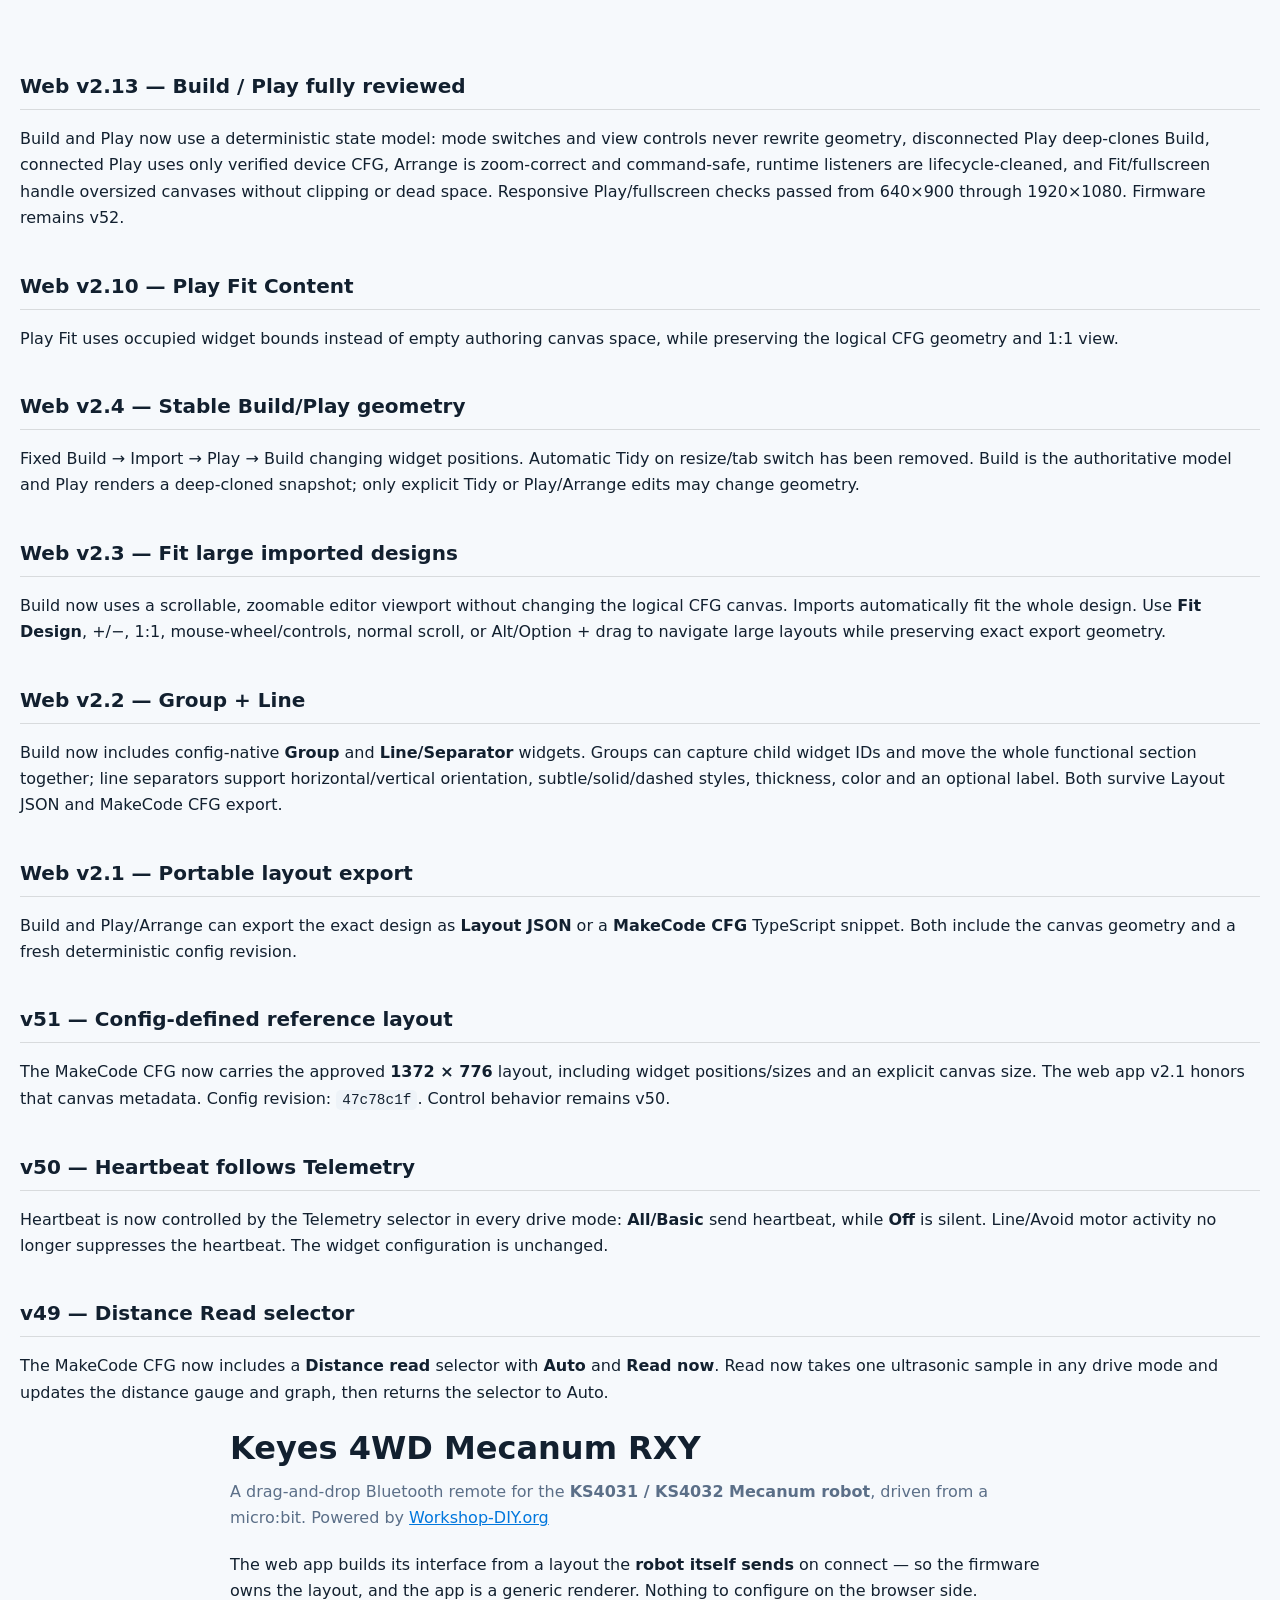
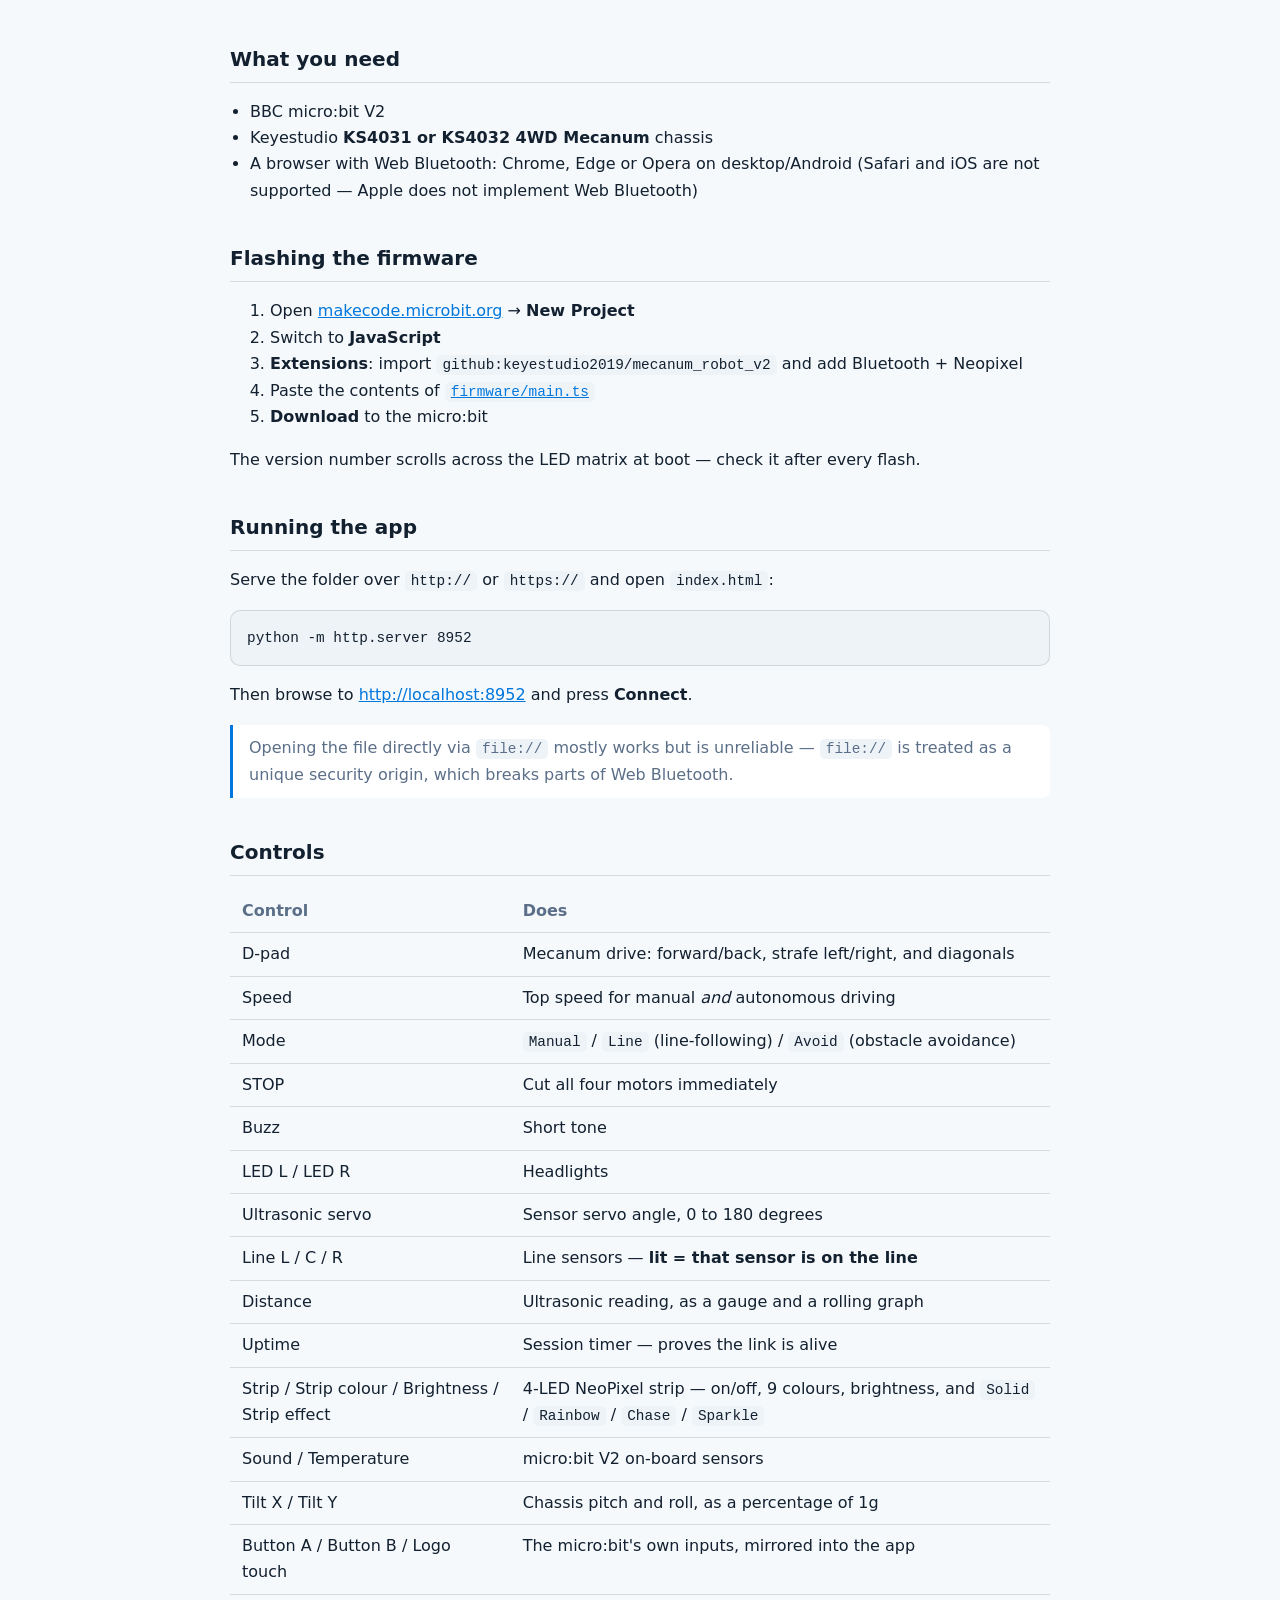
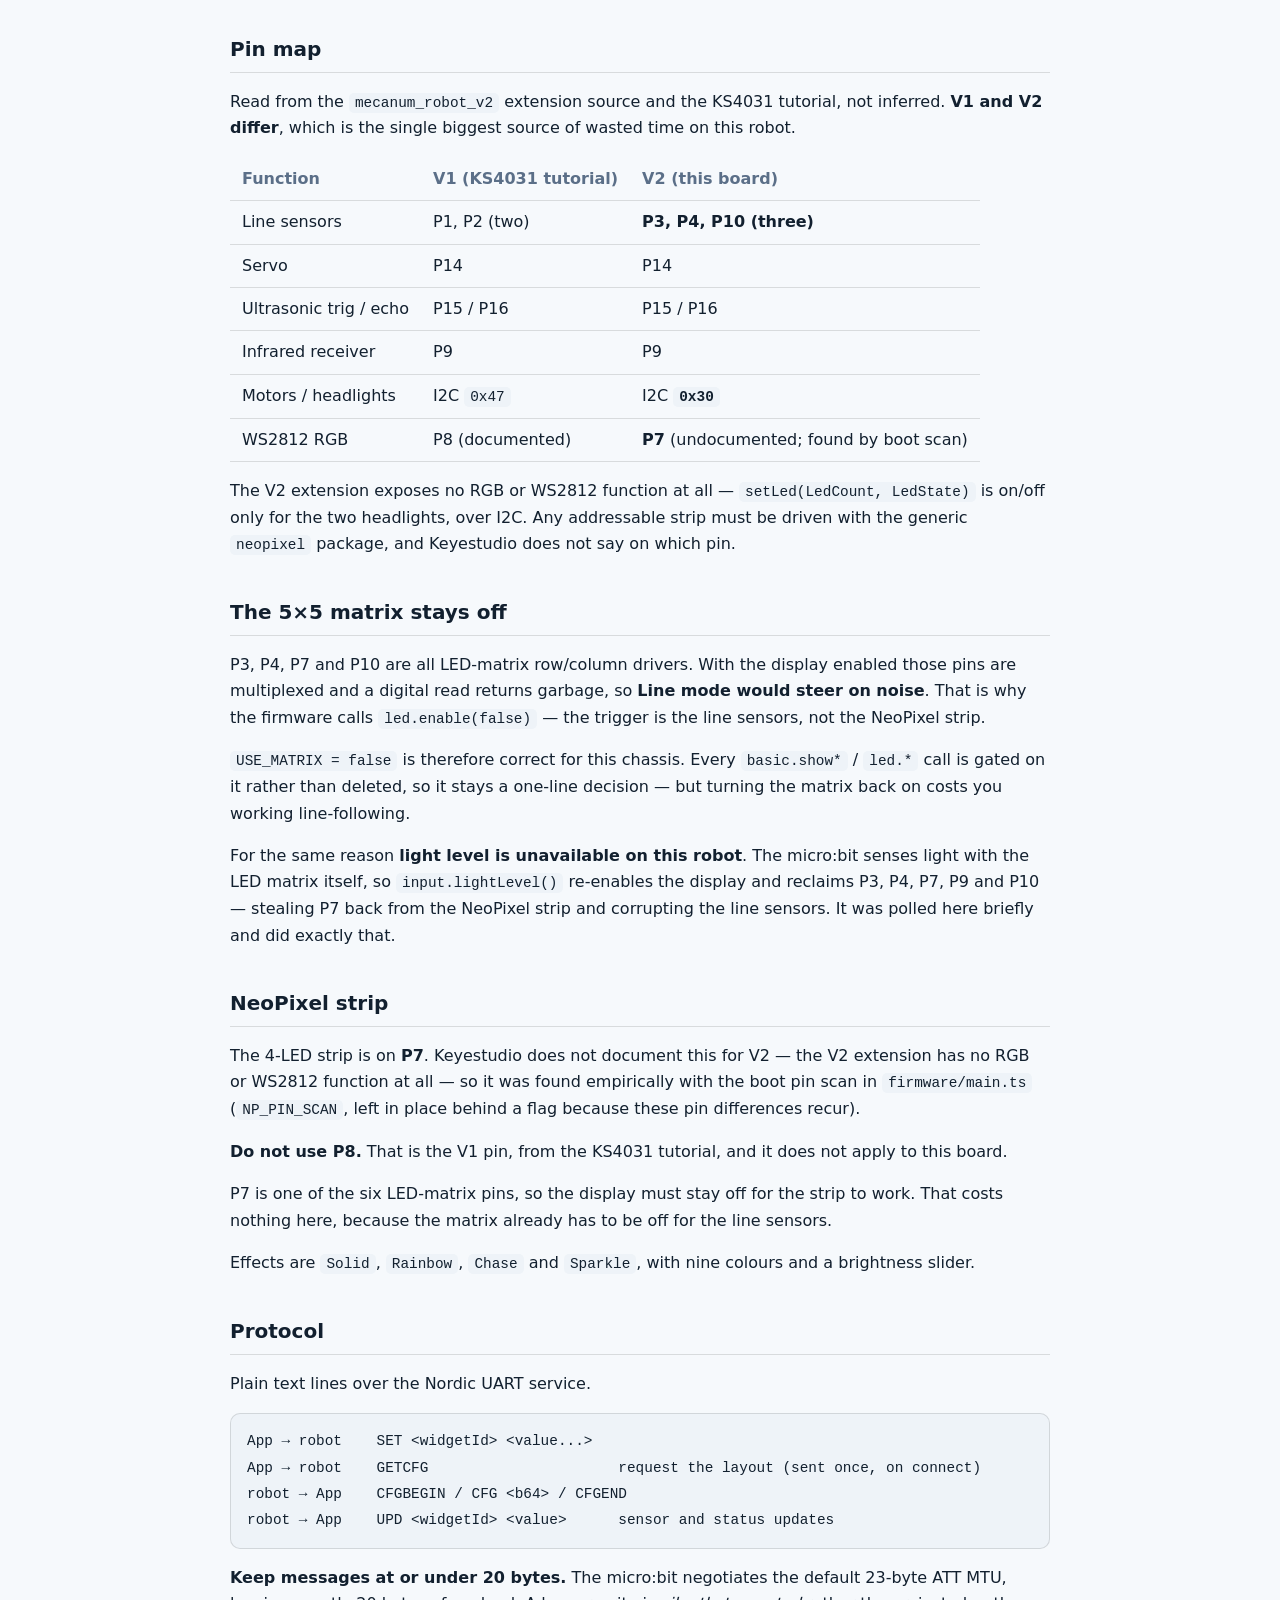
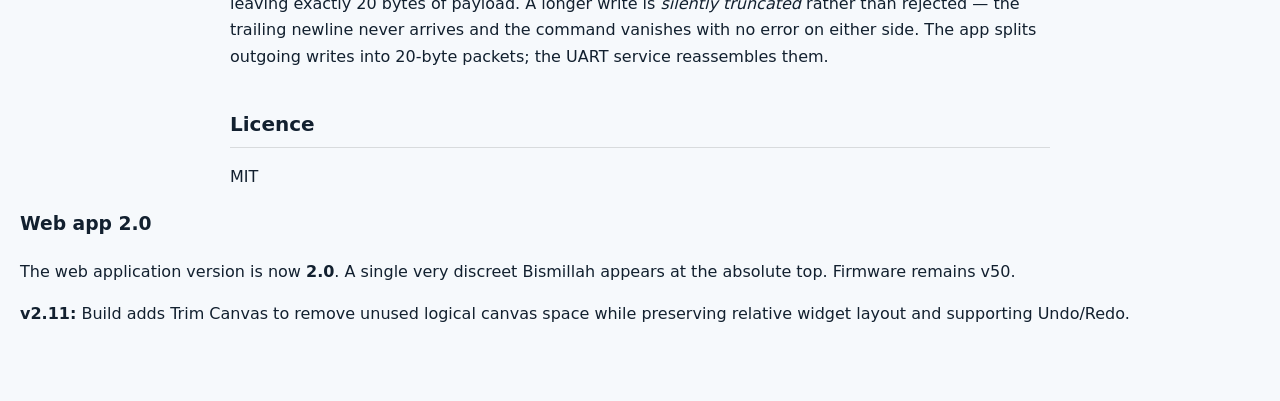
==== README.html @ 521931f8 "Retarget from Maqueen to Keyestudio 4WD Mecanum V2 Port the controller to the Keyestudio 4WD Mecanum" ====
<!doctype html>
<html lang="en">
<head>
<meta charset="utf-8">
<meta name="viewport" content="width=device-width, initial-scale=1">
<title>Keyes 4WD Mecanum RXY - Bluetooth widget remote</title>
<style>
  :root{
    --bg:#0d1520; --panel:#152232; --ink:#e8f0fa; --muted:#93a8c4;
    --accent:#00d4ff; --line:rgba(255,255,255,.12); --code:#0a1119;
  }
  @media (prefers-color-scheme: light){
    :root{ --bg:#f6f9fc; --panel:#fff; --ink:#12202f; --muted:#5b6f88;
           --accent:#0077dd; --line:rgba(0,0,0,.12); --code:#eef3f8; }
  }
  *{box-sizing:border-box}
  body{margin:0;padding:32px 20px 64px;background:var(--bg);color:var(--ink);
       font:16px/1.65 system-ui,-apple-system,"Segoe UI",Roboto,sans-serif}
  .wrap{max-width:820px;margin:0 auto}
  h1{font-size:2rem;margin:0 0 4px}
  h2{font-size:1.25rem;margin:38px 0 10px;padding-bottom:6px;border-bottom:1px solid var(--line)}
  .tag{color:var(--muted);margin:0 0 20px}
  .tag a{color:var(--accent)}
  a{color:var(--accent)}
  table{width:100%;border-collapse:collapse;margin:14px 0;display:block;overflow-x:auto}
  th,td{padding:8px 12px;border-bottom:1px solid var(--line);text-align:left;vertical-align:top}
  th{color:var(--muted);font-weight:600;white-space:nowrap}
  code{background:var(--code);padding:2px 6px;border-radius:5px;font-size:.9em}
  pre{background:var(--code);padding:14px 16px;border-radius:10px;overflow-x:auto;
      border:1px solid var(--line)}
  pre code{background:none;padding:0}
  blockquote{margin:14px 0;padding:10px 16px;border-left:3px solid var(--accent);
             background:var(--panel);color:var(--muted);border-radius:0 8px 8px 0}
  .glyph{font-size:1.1em}
  ul{padding-left:20px}
</style>
</head>
<body><section><h2>Web v2.13 — Build / Play fully reviewed</h2><p>Build and Play now use a deterministic state model: mode switches and view controls never rewrite geometry, disconnected Play deep-clones Build, connected Play uses only verified device CFG, Arrange is zoom-correct and command-safe, runtime listeners are lifecycle-cleaned, and Fit/fullscreen handle oversized canvases without clipping or dead space. Responsive Play/fullscreen checks passed from 640×900 through 1920×1080. Firmware remains v52.</p></section><section><h2>Web v2.10 — Play Fit Content</h2><p>Play Fit uses occupied widget bounds instead of empty authoring canvas space, while preserving the logical CFG geometry and 1:1 view.</p></section><section><h2>Web v2.4 — Stable Build/Play geometry</h2><p>Fixed Build → Import → Play → Build changing widget positions. Automatic Tidy on resize/tab switch has been removed. Build is the authoritative model and Play renders a deep-cloned snapshot; only explicit Tidy or Play/Arrange edits may change geometry.</p></section><section><h2>Web v2.3 — Fit large imported designs</h2><p>Build now uses a scrollable, zoomable editor viewport without changing the logical CFG canvas. Imports automatically fit the whole design. Use <strong>Fit Design</strong>, +/−, 1:1, mouse-wheel/controls, normal scroll, or Alt/Option + drag to navigate large layouts while preserving exact export geometry.</p></section><section><h2>Web v2.2 — Group + Line</h2><p>Build now includes config-native <strong>Group</strong> and <strong>Line/Separator</strong> widgets. Groups can capture child widget IDs and move the whole functional section together; line separators support horizontal/vertical orientation, subtle/solid/dashed styles, thickness, color and an optional label. Both survive Layout JSON and MakeCode CFG export.</p></section><section><h2>Web v2.1 — Portable layout export</h2><p>Build and Play/Arrange can export the exact design as <strong>Layout JSON</strong> or a <strong>MakeCode CFG</strong> TypeScript snippet. Both include the canvas geometry and a fresh deterministic config revision.</p></section><section><h2>v51 — Config-defined reference layout</h2><p>The MakeCode CFG now carries the approved <strong>1372 × 776</strong> layout, including widget positions/sizes and an explicit canvas size. The web app v2.1 honors that canvas metadata. Config revision: <code>47c78c1f</code>. Control behavior remains v50.</p></section><section><h2>v50 — Heartbeat follows Telemetry</h2><p>Heartbeat is now controlled by the Telemetry selector in every drive mode: <strong>All/Basic</strong> send heartbeat, while <strong>Off</strong> is silent. Line/Avoid motor activity no longer suppresses the heartbeat. The widget configuration is unchanged.</p></section><section><h2>v49 — Distance Read selector</h2><p>The MakeCode CFG now includes a <strong>Distance read</strong> selector with <strong>Auto</strong> and <strong>Read now</strong>. Read now takes one ultrasonic sample in any drive mode and updates the distance gauge and graph, then returns the selector to Auto.</p></section>
<div class="wrap">

<h1>Keyes 4WD Mecanum RXY</h1>
<p class="tag">A drag-and-drop Bluetooth remote for the <strong>KS4031 / KS4032 Mecanum robot</strong>,
driven from a micro:bit. Powered by <a href="https://workshop-diy.org">Workshop-DIY.org</a></p>

<p>The web app builds its interface from a layout the <strong>robot itself sends</strong> on
connect — so the firmware owns the layout, and the app is a generic renderer. Nothing to
configure on the browser side.</p>

<h2>What you need</h2>
<ul>
  <li>BBC micro:bit V2</li>
  <li>Keyestudio <strong>KS4031 or KS4032 4WD Mecanum</strong> chassis</li>
  <li>A browser with Web Bluetooth: Chrome, Edge or Opera on desktop/Android
      (Safari and iOS are not supported — Apple does not implement Web Bluetooth)</li>
</ul>

<h2>Flashing the firmware</h2>
<ol>
  <li>Open <a href="https://makecode.microbit.org">makecode.microbit.org</a> → <strong>New Project</strong></li>
  <li>Switch to <strong>JavaScript</strong></li>
  <li><strong>Extensions</strong>: import <code>github:keyestudio2019/mecanum_robot_v2</code> and add Bluetooth + Neopixel</li>
  <li>Paste the contents of <a href="firmware/main.ts"><code>firmware/main.ts</code></a></li>
  <li><strong>Download</strong> to the micro:bit</li>
</ol>
<p>The version number scrolls across the LED matrix at boot — check it after every flash.</p>

<h2>Running the app</h2>
<p>Serve the folder over <code>http://</code> or <code>https://</code> and open <code>index.html</code>:</p>
<pre><code>python -m http.server 8952</code></pre>
<p>Then browse to <a href="http://localhost:8952">http://localhost:8952</a> and press <strong>Connect</strong>.</p>
<blockquote>Opening the file directly via <code>file://</code> mostly works but is unreliable —
<code>file://</code> is treated as a unique security origin, which breaks parts of Web Bluetooth.</blockquote>

<h2>Controls</h2>
<table>
  <tr><th>Control</th><th>Does</th></tr>
  <tr><td>D-pad</td><td>Mecanum drive: forward/back, strafe left/right, and diagonals</td></tr>
  <tr><td>Speed</td><td>Top speed for manual <em>and</em> autonomous driving</td></tr>
  <tr><td>Mode</td><td><code>Manual</code> / <code>Line</code> (line-following) / <code>Avoid</code> (obstacle avoidance)</td></tr>
  <tr><td>STOP</td><td>Cut all four motors immediately</td></tr>
  <tr><td>Buzz</td><td>Short tone</td></tr>
  <tr><td>LED L / LED R</td><td>Headlights</td></tr>
  <tr><td>Ultrasonic servo</td><td>Sensor servo angle, 0 to 180 degrees</td></tr>
  <tr><td>Line L / C / R</td><td>Line sensors — <strong>lit = that sensor is on the line</strong></td></tr>
  <tr><td>Distance</td><td>Ultrasonic reading, as a gauge and a rolling graph</td></tr>
  <tr><td>Uptime</td><td>Session timer — proves the link is alive</td></tr>
  <tr><td>Strip / Strip colour / Brightness / Strip effect</td><td>4-LED NeoPixel strip — on/off, 9 colours, brightness, and <code>Solid</code> / <code>Rainbow</code> / <code>Chase</code> / <code>Sparkle</code></td></tr>
  <tr><td>Sound / Temperature</td><td>micro:bit V2 on-board sensors</td></tr>
  <tr><td>Tilt X / Tilt Y</td><td>Chassis pitch and roll, as a percentage of 1g</td></tr>
  <tr><td>Button A / Button B / Logo touch</td><td>The micro:bit's own inputs, mirrored into the app</td></tr>
</table>

<h2>Pin map</h2>
<p>Read from the <code>mecanum_robot_v2</code> extension source and the KS4031 tutorial, not
inferred. <strong>V1 and V2 differ</strong>, which is the single biggest source of wasted time on
this robot.</p>
<div class="scroll">
<table>
  <tr><th>Function</th><th>V1 (KS4031 tutorial)</th><th>V2 (this board)</th></tr>
  <tr><td>Line sensors</td><td>P1, P2 (two)</td><td><strong>P3, P4, P10 (three)</strong></td></tr>
  <tr><td>Servo</td><td>P14</td><td>P14</td></tr>
  <tr><td>Ultrasonic trig / echo</td><td>P15 / P16</td><td>P15 / P16</td></tr>
  <tr><td>Infrared receiver</td><td>P9</td><td>P9</td></tr>
  <tr><td>Motors / headlights</td><td>I2C <code>0x47</code></td><td>I2C <strong><code>0x30</code></strong></td></tr>
  <tr><td>WS2812 RGB</td><td>P8 (documented)</td><td><strong>P7</strong> (undocumented; found by boot scan)</td></tr>
</table>
</div>
<p>The V2 extension exposes no RGB or WS2812 function at all &mdash;
<code>setLed(LedCount, LedState)</code> is on/off only for the two headlights, over I2C. Any
addressable strip must be driven with the generic <code>neopixel</code> package, and Keyestudio does
not say on which pin.</p>

<h2>The 5&times;5 matrix stays off</h2>
<p>P3, P4, P7 and P10 are all LED-matrix row/column drivers. With the display enabled those pins are
multiplexed and a digital read returns garbage, so <strong>Line mode would steer on noise</strong>.
That is why the firmware calls <code>led.enable(false)</code> &mdash; the trigger is the line
sensors, not the NeoPixel strip.</p>
<p><code>USE_MATRIX = false</code> is therefore correct for this chassis. Every
<code>basic.show*</code> / <code>led.*</code> call is gated on it rather than deleted, so it stays a
one-line decision &mdash; but turning the matrix back on costs you working line-following.</p>
<p>For the same reason <strong>light level is unavailable on this robot</strong>. The micro:bit
senses light with the LED matrix itself, so <code>input.lightLevel()</code> re-enables the display
and reclaims P3, P4, P7, P9 and P10 &mdash; stealing P7 back from the NeoPixel strip and corrupting
the line sensors. It was polled here briefly and did exactly that.</p>

<h2>NeoPixel strip</h2>
<p>The 4-LED strip is on <strong>P7</strong>. Keyestudio does not document this for V2 &mdash; the
V2 extension has no RGB or WS2812 function at all &mdash; so it was found empirically with the boot
pin scan in <code>firmware/main.ts</code> (<code>NP_PIN_SCAN</code>, left in place behind a flag
because these pin differences recur).</p>
<p><strong>Do not use P8.</strong> That is the V1 pin, from the KS4031 tutorial, and it does not
apply to this board.</p>
<p>P7 is one of the six LED-matrix pins, so the display must stay off for the strip to work. That
costs nothing here, because the matrix already has to be off for the line sensors.</p>
<p>Effects are <code>Solid</code>, <code>Rainbow</code>, <code>Chase</code> and
<code>Sparkle</code>, with nine colours and a brightness slider.</p>

<h2>Protocol</h2>
<p>Plain text lines over the Nordic UART service.</p>
<pre><code>App → robot    SET &lt;widgetId&gt; &lt;value...&gt;
App → robot    GETCFG                      request the layout (sent once, on connect)
robot → App    CFGBEGIN / CFG &lt;b64&gt; / CFGEND
robot → App    UPD &lt;widgetId&gt; &lt;value&gt;      sensor and status updates</code></pre>
<p><strong>Keep messages at or under 20 bytes.</strong> The micro:bit negotiates the default
23-byte ATT MTU, leaving exactly 20 bytes of payload. A longer write is <em>silently
truncated</em> rather than rejected — the trailing newline never arrives and the command
vanishes with no error on either side. The app splits outgoing writes into 20-byte packets;
the UART service reassembles them.</p>

<h2>Licence</h2>
<p>MIT</p>

</div>

<section><h3>Web app 2.0</h3><p>The web application version is now <strong>2.0</strong>. A single very discreet Bismillah appears at the absolute top. Firmware remains v50.</p></section>
<p><strong>v2.11:</strong> Build adds Trim Canvas to remove unused logical canvas space while preserving relative widget layout and supporting Undo/Redo.</p>
</body>
</html>
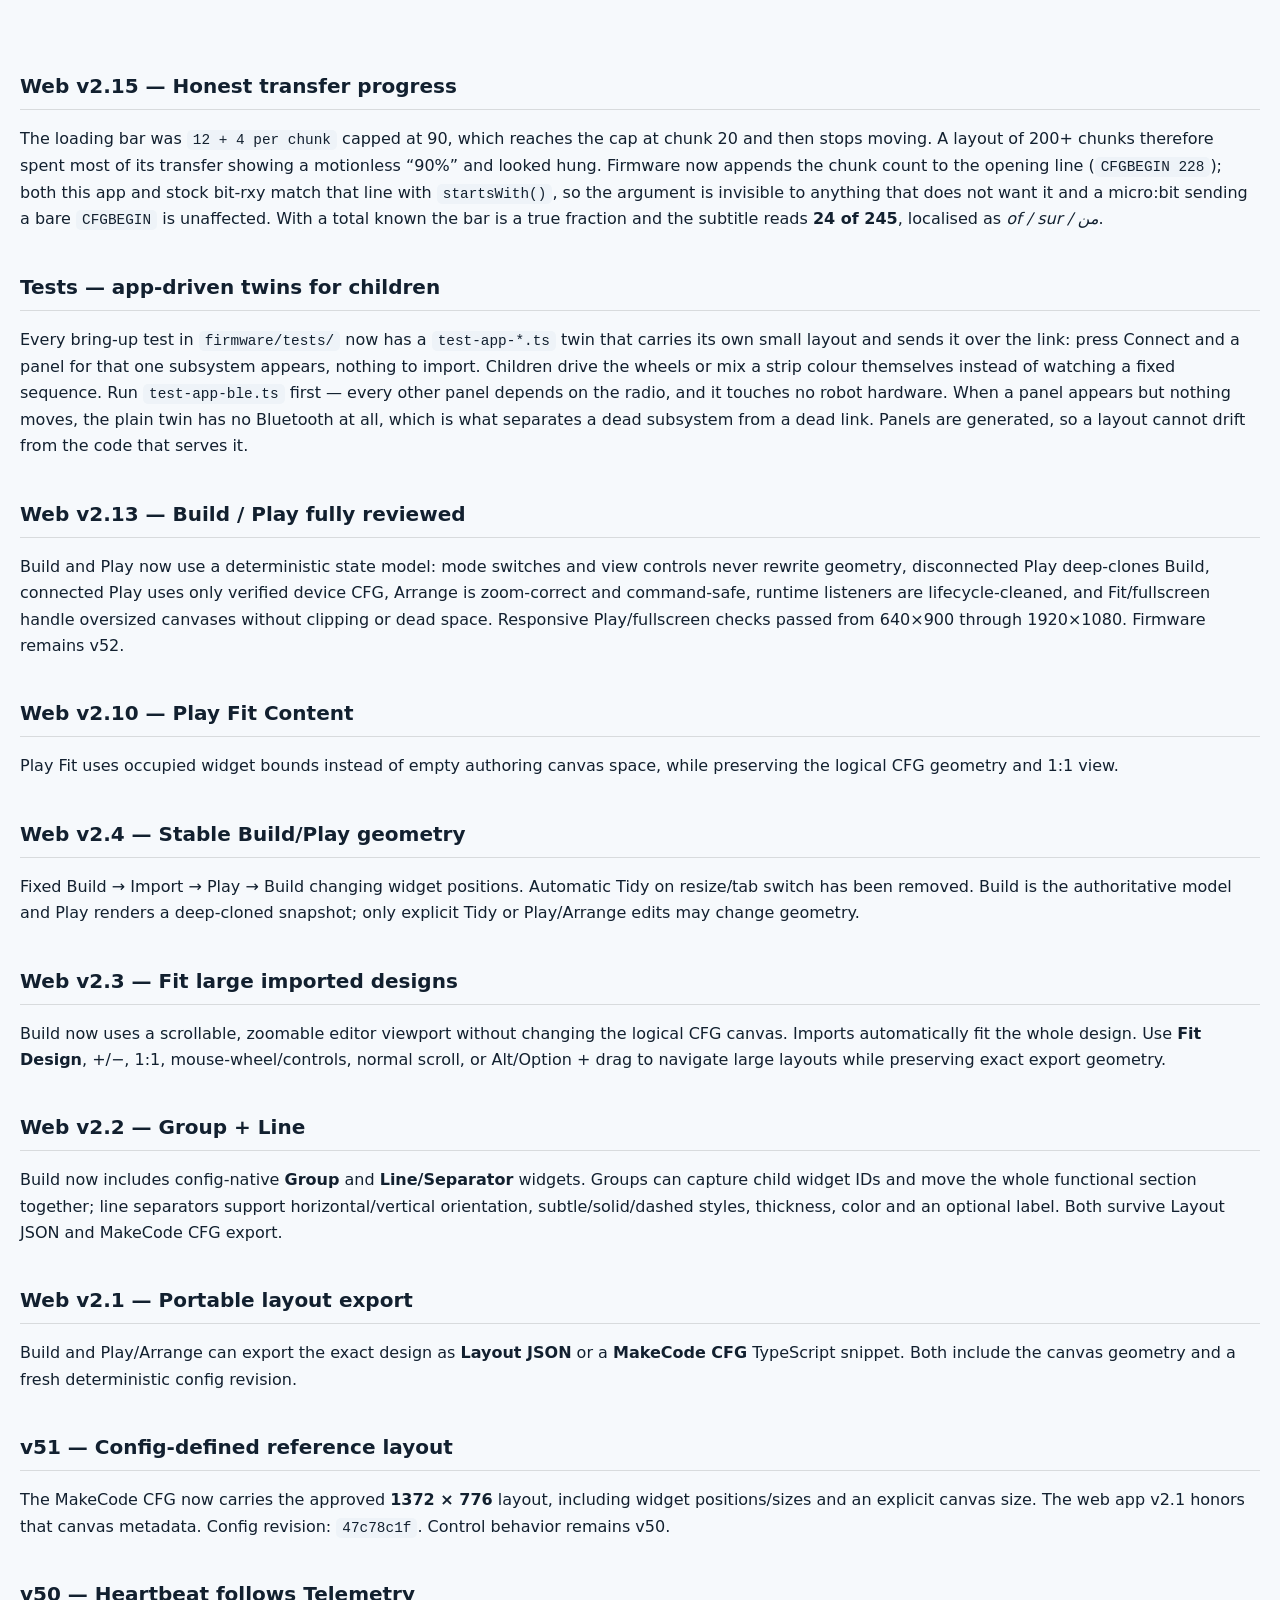
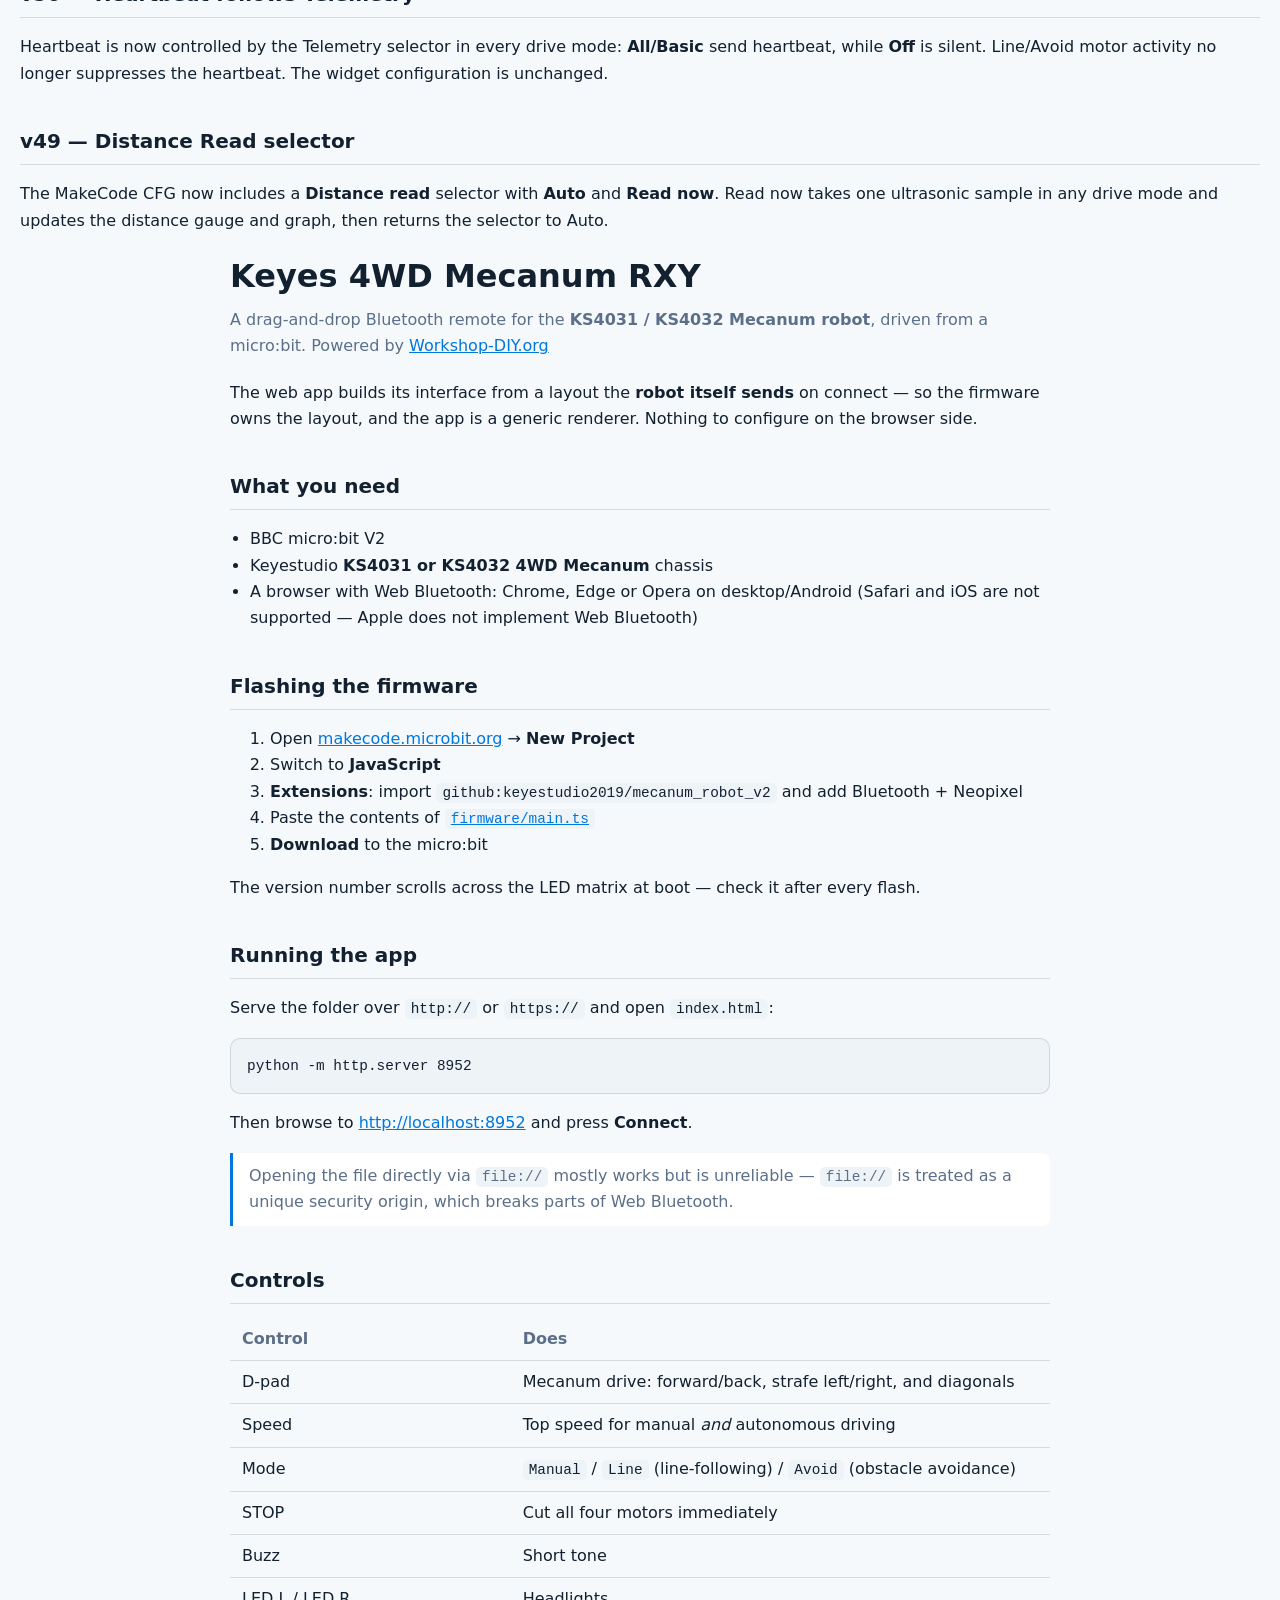
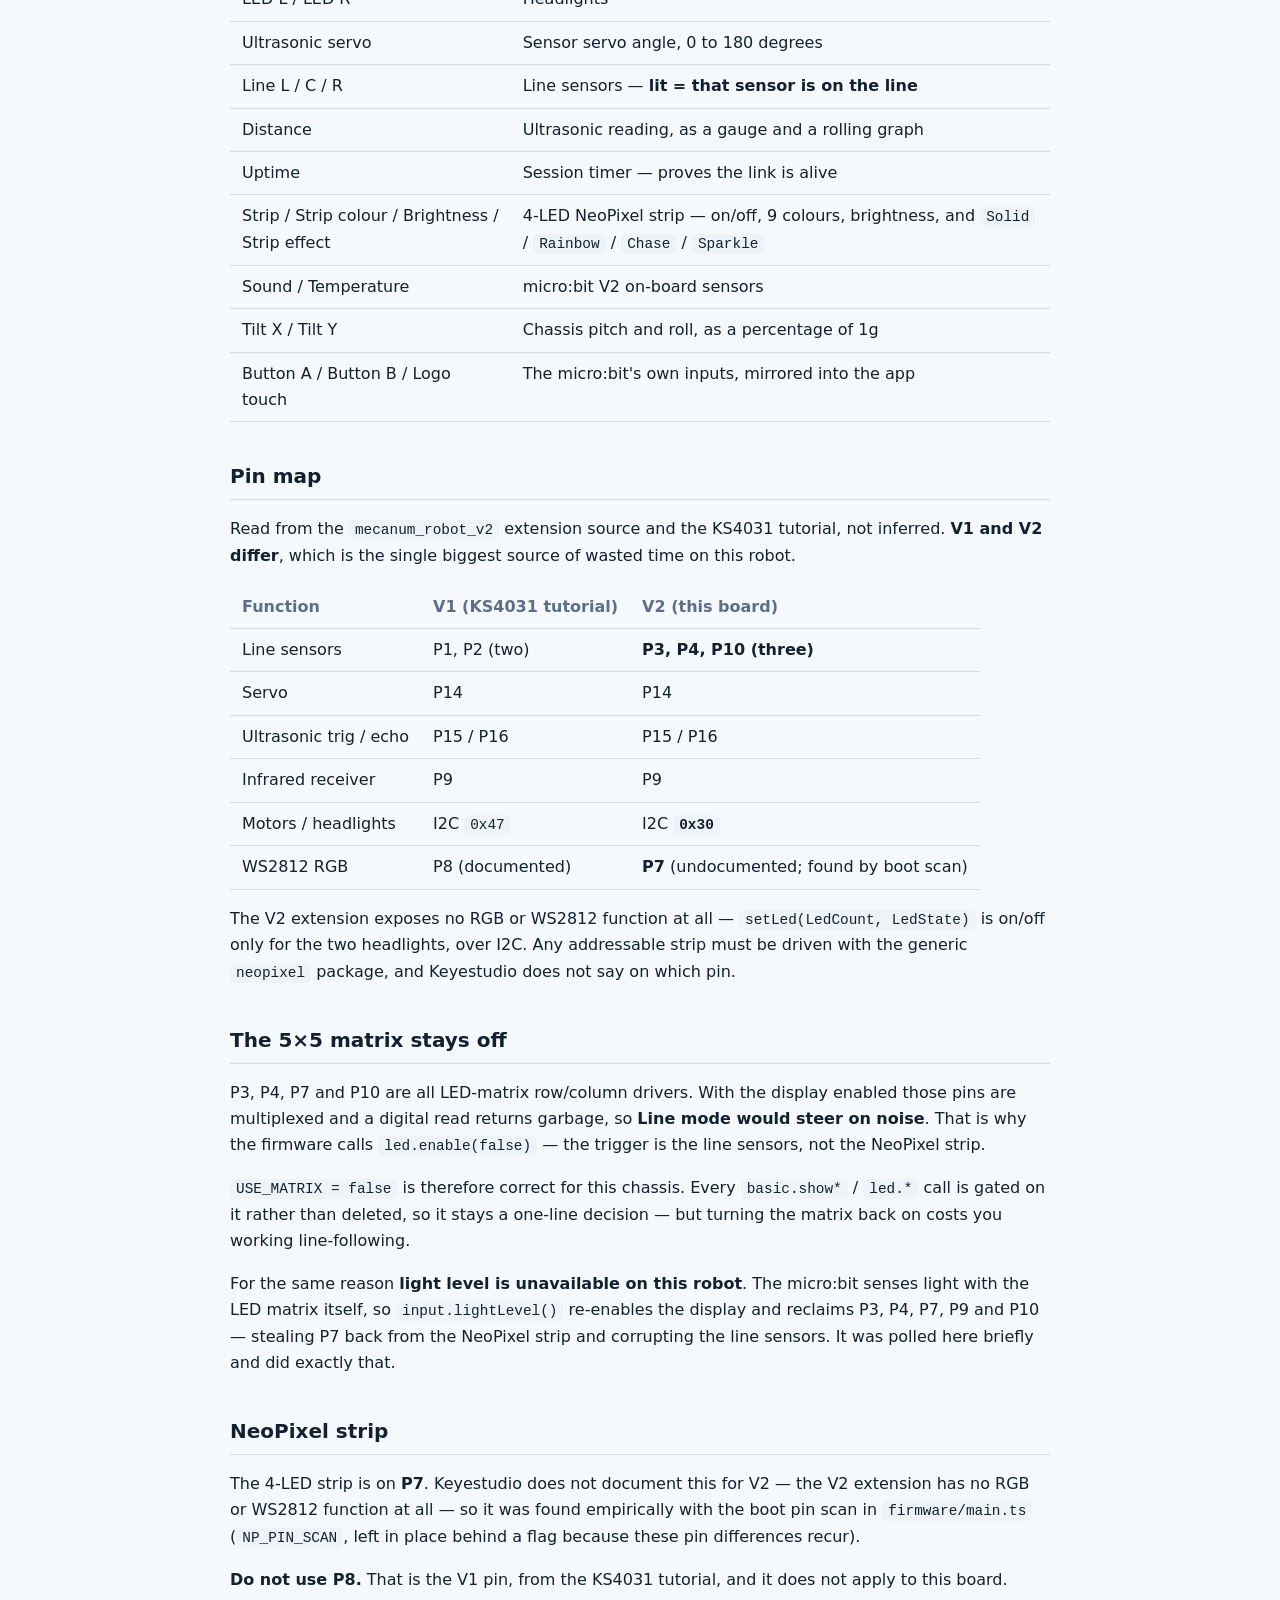
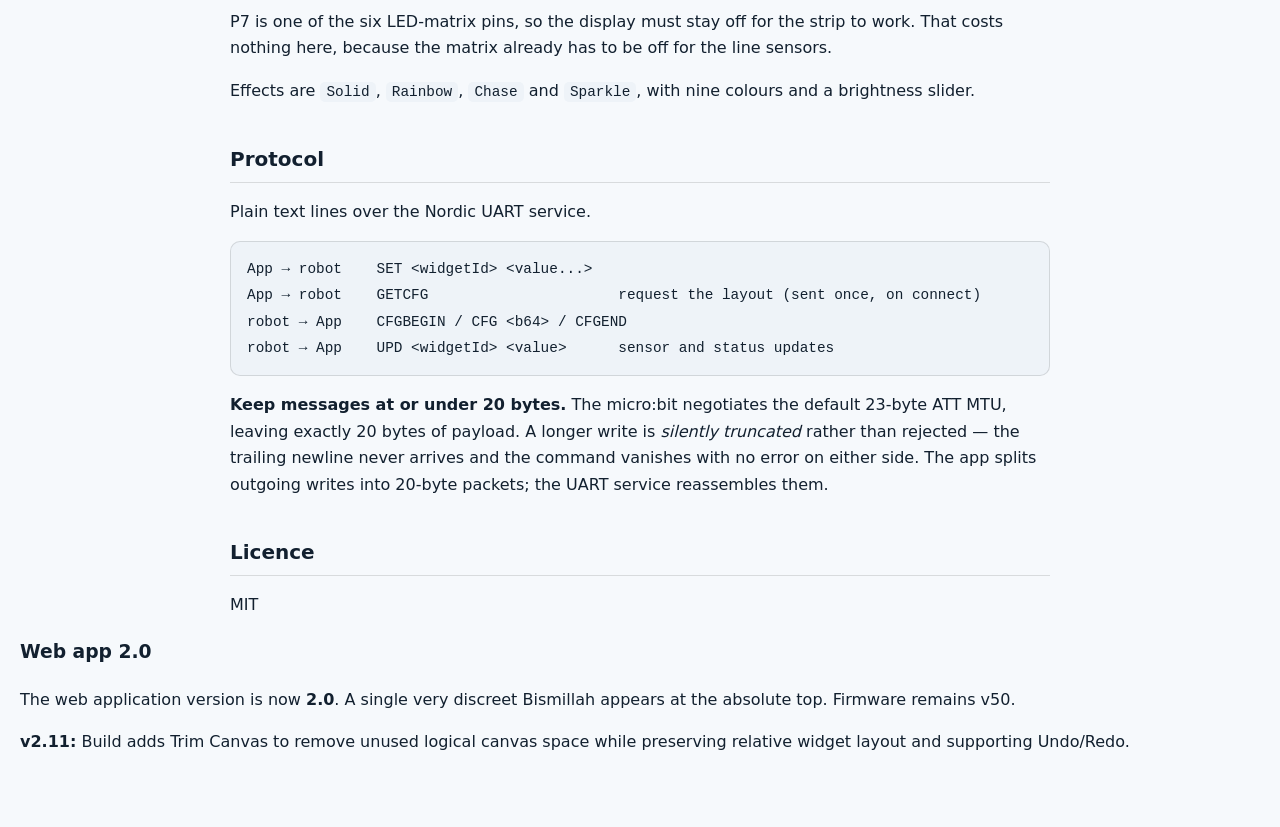
==== commit a2f0caad: "Give every bring-up test an app-driven twin with its own layout The plain tests run a fixed sequence" ====
--- a/README.html
+++ b/README.html
@@ -1,158 +1,158 @@
-<!doctype html>
-<html lang="en">
-<head>
-<meta charset="utf-8">
-<meta name="viewport" content="width=device-width, initial-scale=1">
-<title>Keyes 4WD Mecanum RXY - Bluetooth widget remote</title>
-<style>
-  :root{
-    --bg:#0d1520; --panel:#152232; --ink:#e8f0fa; --muted:#93a8c4;
-    --accent:#00d4ff; --line:rgba(255,255,255,.12); --code:#0a1119;
-  }
-  @media (prefers-color-scheme: light){
-    :root{ --bg:#f6f9fc; --panel:#fff; --ink:#12202f; --muted:#5b6f88;
-           --accent:#0077dd; --line:rgba(0,0,0,.12); --code:#eef3f8; }
-  }
-  *{box-sizing:border-box}
-  body{margin:0;padding:32px 20px 64px;background:var(--bg);color:var(--ink);
-       font:16px/1.65 system-ui,-apple-system,"Segoe UI",Roboto,sans-serif}
-  .wrap{max-width:820px;margin:0 auto}
-  h1{font-size:2rem;margin:0 0 4px}
-  h2{font-size:1.25rem;margin:38px 0 10px;padding-bottom:6px;border-bottom:1px solid var(--line)}
-  .tag{color:var(--muted);margin:0 0 20px}
-  .tag a{color:var(--accent)}
-  a{color:var(--accent)}
-  table{width:100%;border-collapse:collapse;margin:14px 0;display:block;overflow-x:auto}
-  th,td{padding:8px 12px;border-bottom:1px solid var(--line);text-align:left;vertical-align:top}
-  th{color:var(--muted);font-weight:600;white-space:nowrap}
-  code{background:var(--code);padding:2px 6px;border-radius:5px;font-size:.9em}
-  pre{background:var(--code);padding:14px 16px;border-radius:10px;overflow-x:auto;
-      border:1px solid var(--line)}
-  pre code{background:none;padding:0}
-  blockquote{margin:14px 0;padding:10px 16px;border-left:3px solid var(--accent);
-             background:var(--panel);color:var(--muted);border-radius:0 8px 8px 0}
-  .glyph{font-size:1.1em}
-  ul{padding-left:20px}
-</style>
-</head>
-<body><section><h2>Web v2.13 — Build / Play fully reviewed</h2><p>Build and Play now use a deterministic state model: mode switches and view controls never rewrite geometry, disconnected Play deep-clones Build, connected Play uses only verified device CFG, Arrange is zoom-correct and command-safe, runtime listeners are lifecycle-cleaned, and Fit/fullscreen handle oversized canvases without clipping or dead space. Responsive Play/fullscreen checks passed from 640×900 through 1920×1080. Firmware remains v52.</p></section><section><h2>Web v2.10 — Play Fit Content</h2><p>Play Fit uses occupied widget bounds instead of empty authoring canvas space, while preserving the logical CFG geometry and 1:1 view.</p></section><section><h2>Web v2.4 — Stable Build/Play geometry</h2><p>Fixed Build → Import → Play → Build changing widget positions. Automatic Tidy on resize/tab switch has been removed. Build is the authoritative model and Play renders a deep-cloned snapshot; only explicit Tidy or Play/Arrange edits may change geometry.</p></section><section><h2>Web v2.3 — Fit large imported designs</h2><p>Build now uses a scrollable, zoomable editor viewport without changing the logical CFG canvas. Imports automatically fit the whole design. Use <strong>Fit Design</strong>, +/−, 1:1, mouse-wheel/controls, normal scroll, or Alt/Option + drag to navigate large layouts while preserving exact export geometry.</p></section><section><h2>Web v2.2 — Group + Line</h2><p>Build now includes config-native <strong>Group</strong> and <strong>Line/Separator</strong> widgets. Groups can capture child widget IDs and move the whole functional section together; line separators support horizontal/vertical orientation, subtle/solid/dashed styles, thickness, color and an optional label. Both survive Layout JSON and MakeCode CFG export.</p></section><section><h2>Web v2.1 — Portable layout export</h2><p>Build and Play/Arrange can export the exact design as <strong>Layout JSON</strong> or a <strong>MakeCode CFG</strong> TypeScript snippet. Both include the canvas geometry and a fresh deterministic config revision.</p></section><section><h2>v51 — Config-defined reference layout</h2><p>The MakeCode CFG now carries the approved <strong>1372 × 776</strong> layout, including widget positions/sizes and an explicit canvas size. The web app v2.1 honors that canvas metadata. Config revision: <code>47c78c1f</code>. Control behavior remains v50.</p></section><section><h2>v50 — Heartbeat follows Telemetry</h2><p>Heartbeat is now controlled by the Telemetry selector in every drive mode: <strong>All/Basic</strong> send heartbeat, while <strong>Off</strong> is silent. Line/Avoid motor activity no longer suppresses the heartbeat. The widget configuration is unchanged.</p></section><section><h2>v49 — Distance Read selector</h2><p>The MakeCode CFG now includes a <strong>Distance read</strong> selector with <strong>Auto</strong> and <strong>Read now</strong>. Read now takes one ultrasonic sample in any drive mode and updates the distance gauge and graph, then returns the selector to Auto.</p></section>
-<div class="wrap">
-
-<h1>Keyes 4WD Mecanum RXY</h1>
-<p class="tag">A drag-and-drop Bluetooth remote for the <strong>KS4031 / KS4032 Mecanum robot</strong>,
-driven from a micro:bit. Powered by <a href="https://workshop-diy.org">Workshop-DIY.org</a></p>
-
-<p>The web app builds its interface from a layout the <strong>robot itself sends</strong> on
-connect — so the firmware owns the layout, and the app is a generic renderer. Nothing to
-configure on the browser side.</p>
-
-<h2>What you need</h2>
-<ul>
-  <li>BBC micro:bit V2</li>
-  <li>Keyestudio <strong>KS4031 or KS4032 4WD Mecanum</strong> chassis</li>
-  <li>A browser with Web Bluetooth: Chrome, Edge or Opera on desktop/Android
-      (Safari and iOS are not supported — Apple does not implement Web Bluetooth)</li>
-</ul>
-
-<h2>Flashing the firmware</h2>
-<ol>
-  <li>Open <a href="https://makecode.microbit.org">makecode.microbit.org</a> → <strong>New Project</strong></li>
-  <li>Switch to <strong>JavaScript</strong></li>
-  <li><strong>Extensions</strong>: import <code>github:keyestudio2019/mecanum_robot_v2</code> and add Bluetooth + Neopixel</li>
-  <li>Paste the contents of <a href="firmware/main.ts"><code>firmware/main.ts</code></a></li>
-  <li><strong>Download</strong> to the micro:bit</li>
-</ol>
-<p>The version number scrolls across the LED matrix at boot — check it after every flash.</p>
-
-<h2>Running the app</h2>
-<p>Serve the folder over <code>http://</code> or <code>https://</code> and open <code>index.html</code>:</p>
-<pre><code>python -m http.server 8952</code></pre>
-<p>Then browse to <a href="http://localhost:8952">http://localhost:8952</a> and press <strong>Connect</strong>.</p>
-<blockquote>Opening the file directly via <code>file://</code> mostly works but is unreliable —
-<code>file://</code> is treated as a unique security origin, which breaks parts of Web Bluetooth.</blockquote>
-
-<h2>Controls</h2>
-<table>
-  <tr><th>Control</th><th>Does</th></tr>
-  <tr><td>D-pad</td><td>Mecanum drive: forward/back, strafe left/right, and diagonals</td></tr>
-  <tr><td>Speed</td><td>Top speed for manual <em>and</em> autonomous driving</td></tr>
-  <tr><td>Mode</td><td><code>Manual</code> / <code>Line</code> (line-following) / <code>Avoid</code> (obstacle avoidance)</td></tr>
-  <tr><td>STOP</td><td>Cut all four motors immediately</td></tr>
-  <tr><td>Buzz</td><td>Short tone</td></tr>
-  <tr><td>LED L / LED R</td><td>Headlights</td></tr>
-  <tr><td>Ultrasonic servo</td><td>Sensor servo angle, 0 to 180 degrees</td></tr>
-  <tr><td>Line L / C / R</td><td>Line sensors — <strong>lit = that sensor is on the line</strong></td></tr>
-  <tr><td>Distance</td><td>Ultrasonic reading, as a gauge and a rolling graph</td></tr>
-  <tr><td>Uptime</td><td>Session timer — proves the link is alive</td></tr>
-  <tr><td>Strip / Strip colour / Brightness / Strip effect</td><td>4-LED NeoPixel strip — on/off, 9 colours, brightness, and <code>Solid</code> / <code>Rainbow</code> / <code>Chase</code> / <code>Sparkle</code></td></tr>
-  <tr><td>Sound / Temperature</td><td>micro:bit V2 on-board sensors</td></tr>
-  <tr><td>Tilt X / Tilt Y</td><td>Chassis pitch and roll, as a percentage of 1g</td></tr>
-  <tr><td>Button A / Button B / Logo touch</td><td>The micro:bit's own inputs, mirrored into the app</td></tr>
-</table>
-
-<h2>Pin map</h2>
-<p>Read from the <code>mecanum_robot_v2</code> extension source and the KS4031 tutorial, not
-inferred. <strong>V1 and V2 differ</strong>, which is the single biggest source of wasted time on
-this robot.</p>
-<div class="scroll">
-<table>
-  <tr><th>Function</th><th>V1 (KS4031 tutorial)</th><th>V2 (this board)</th></tr>
-  <tr><td>Line sensors</td><td>P1, P2 (two)</td><td><strong>P3, P4, P10 (three)</strong></td></tr>
-  <tr><td>Servo</td><td>P14</td><td>P14</td></tr>
-  <tr><td>Ultrasonic trig / echo</td><td>P15 / P16</td><td>P15 / P16</td></tr>
-  <tr><td>Infrared receiver</td><td>P9</td><td>P9</td></tr>
-  <tr><td>Motors / headlights</td><td>I2C <code>0x47</code></td><td>I2C <strong><code>0x30</code></strong></td></tr>
-  <tr><td>WS2812 RGB</td><td>P8 (documented)</td><td><strong>P7</strong> (undocumented; found by boot scan)</td></tr>
-</table>
-</div>
-<p>The V2 extension exposes no RGB or WS2812 function at all &mdash;
-<code>setLed(LedCount, LedState)</code> is on/off only for the two headlights, over I2C. Any
-addressable strip must be driven with the generic <code>neopixel</code> package, and Keyestudio does
-not say on which pin.</p>
-
-<h2>The 5&times;5 matrix stays off</h2>
-<p>P3, P4, P7 and P10 are all LED-matrix row/column drivers. With the display enabled those pins are
-multiplexed and a digital read returns garbage, so <strong>Line mode would steer on noise</strong>.
-That is why the firmware calls <code>led.enable(false)</code> &mdash; the trigger is the line
-sensors, not the NeoPixel strip.</p>
-<p><code>USE_MATRIX = false</code> is therefore correct for this chassis. Every
-<code>basic.show*</code> / <code>led.*</code> call is gated on it rather than deleted, so it stays a
-one-line decision &mdash; but turning the matrix back on costs you working line-following.</p>
-<p>For the same reason <strong>light level is unavailable on this robot</strong>. The micro:bit
-senses light with the LED matrix itself, so <code>input.lightLevel()</code> re-enables the display
-and reclaims P3, P4, P7, P9 and P10 &mdash; stealing P7 back from the NeoPixel strip and corrupting
-the line sensors. It was polled here briefly and did exactly that.</p>
-
-<h2>NeoPixel strip</h2>
-<p>The 4-LED strip is on <strong>P7</strong>. Keyestudio does not document this for V2 &mdash; the
-V2 extension has no RGB or WS2812 function at all &mdash; so it was found empirically with the boot
-pin scan in <code>firmware/main.ts</code> (<code>NP_PIN_SCAN</code>, left in place behind a flag
-because these pin differences recur).</p>
-<p><strong>Do not use P8.</strong> That is the V1 pin, from the KS4031 tutorial, and it does not
-apply to this board.</p>
-<p>P7 is one of the six LED-matrix pins, so the display must stay off for the strip to work. That
-costs nothing here, because the matrix already has to be off for the line sensors.</p>
-<p>Effects are <code>Solid</code>, <code>Rainbow</code>, <code>Chase</code> and
-<code>Sparkle</code>, with nine colours and a brightness slider.</p>
-
-<h2>Protocol</h2>
-<p>Plain text lines over the Nordic UART service.</p>
-<pre><code>App → robot    SET &lt;widgetId&gt; &lt;value...&gt;
-App → robot    GETCFG                      request the layout (sent once, on connect)
-robot → App    CFGBEGIN / CFG &lt;b64&gt; / CFGEND
-robot → App    UPD &lt;widgetId&gt; &lt;value&gt;      sensor and status updates</code></pre>
-<p><strong>Keep messages at or under 20 bytes.</strong> The micro:bit negotiates the default
-23-byte ATT MTU, leaving exactly 20 bytes of payload. A longer write is <em>silently
-truncated</em> rather than rejected — the trailing newline never arrives and the command
-vanishes with no error on either side. The app splits outgoing writes into 20-byte packets;
-the UART service reassembles them.</p>
-
-<h2>Licence</h2>
-<p>MIT</p>
-
-</div>
-
-<section><h3>Web app 2.0</h3><p>The web application version is now <strong>2.0</strong>. A single very discreet Bismillah appears at the absolute top. Firmware remains v50.</p></section>
-<p><strong>v2.11:</strong> Build adds Trim Canvas to remove unused logical canvas space while preserving relative widget layout and supporting Undo/Redo.</p>
-</body>
-</html>
+<!doctype html>
+<html lang="en">
+<head>
+<meta charset="utf-8">
+<meta name="viewport" content="width=device-width, initial-scale=1">
+<title>Keyes 4WD Mecanum RXY - Bluetooth widget remote</title>
+<style>
+  :root{
+    --bg:#0d1520; --panel:#152232; --ink:#e8f0fa; --muted:#93a8c4;
+    --accent:#00d4ff; --line:rgba(255,255,255,.12); --code:#0a1119;
+  }
+  @media (prefers-color-scheme: light){
+    :root{ --bg:#f6f9fc; --panel:#fff; --ink:#12202f; --muted:#5b6f88;
+           --accent:#0077dd; --line:rgba(0,0,0,.12); --code:#eef3f8; }
+  }
+  *{box-sizing:border-box}
+  body{margin:0;padding:32px 20px 64px;background:var(--bg);color:var(--ink);
+       font:16px/1.65 system-ui,-apple-system,"Segoe UI",Roboto,sans-serif}
+  .wrap{max-width:820px;margin:0 auto}
+  h1{font-size:2rem;margin:0 0 4px}
+  h2{font-size:1.25rem;margin:38px 0 10px;padding-bottom:6px;border-bottom:1px solid var(--line)}
+  .tag{color:var(--muted);margin:0 0 20px}
+  .tag a{color:var(--accent)}
+  a{color:var(--accent)}
+  table{width:100%;border-collapse:collapse;margin:14px 0;display:block;overflow-x:auto}
+  th,td{padding:8px 12px;border-bottom:1px solid var(--line);text-align:left;vertical-align:top}
+  th{color:var(--muted);font-weight:600;white-space:nowrap}
+  code{background:var(--code);padding:2px 6px;border-radius:5px;font-size:.9em}
+  pre{background:var(--code);padding:14px 16px;border-radius:10px;overflow-x:auto;
+      border:1px solid var(--line)}
+  pre code{background:none;padding:0}
+  blockquote{margin:14px 0;padding:10px 16px;border-left:3px solid var(--accent);
+             background:var(--panel);color:var(--muted);border-radius:0 8px 8px 0}
+  .glyph{font-size:1.1em}
+  ul{padding-left:20px}
+</style>
+</head>
+<body><section><h2>Web v2.15 &mdash; Honest transfer progress</h2><p>The loading bar was <code>12 + 4 per chunk</code> capped at 90, which reaches the cap at chunk 20 and then stops moving. A layout of 200+ chunks therefore spent most of its transfer showing a motionless &ldquo;90%&rdquo; and looked hung. Firmware now appends the chunk count to the opening line (<code>CFGBEGIN 228</code>); both this app and stock bit-rxy match that line with <code>startsWith()</code>, so the argument is invisible to anything that does not want it and a micro:bit sending a bare <code>CFGBEGIN</code> is unaffected. With a total known the bar is a true fraction and the subtitle reads <strong>24 of 245</strong>, localised as <em>of / sur / من</em>.</p></section><section><h2>Tests &mdash; app-driven twins for children</h2><p>Every bring-up test in <code>firmware/tests/</code> now has a <code>test-app-*.ts</code> twin that carries its own small layout and sends it over the link: press Connect and a panel for that one subsystem appears, nothing to import. Children drive the wheels or mix a strip colour themselves instead of watching a fixed sequence. Run <code>test-app-ble.ts</code> first &mdash; every other panel depends on the radio, and it touches no robot hardware. When a panel appears but nothing moves, the plain twin has no Bluetooth at all, which is what separates a dead subsystem from a dead link. Panels are generated, so a layout cannot drift from the code that serves it.</p></section><section><h2>Web v2.13 — Build / Play fully reviewed</h2><p>Build and Play now use a deterministic state model: mode switches and view controls never rewrite geometry, disconnected Play deep-clones Build, connected Play uses only verified device CFG, Arrange is zoom-correct and command-safe, runtime listeners are lifecycle-cleaned, and Fit/fullscreen handle oversized canvases without clipping or dead space. Responsive Play/fullscreen checks passed from 640×900 through 1920×1080. Firmware remains v52.</p></section><section><h2>Web v2.10 — Play Fit Content</h2><p>Play Fit uses occupied widget bounds instead of empty authoring canvas space, while preserving the logical CFG geometry and 1:1 view.</p></section><section><h2>Web v2.4 — Stable Build/Play geometry</h2><p>Fixed Build → Import → Play → Build changing widget positions. Automatic Tidy on resize/tab switch has been removed. Build is the authoritative model and Play renders a deep-cloned snapshot; only explicit Tidy or Play/Arrange edits may change geometry.</p></section><section><h2>Web v2.3 — Fit large imported designs</h2><p>Build now uses a scrollable, zoomable editor viewport without changing the logical CFG canvas. Imports automatically fit the whole design. Use <strong>Fit Design</strong>, +/−, 1:1, mouse-wheel/controls, normal scroll, or Alt/Option + drag to navigate large layouts while preserving exact export geometry.</p></section><section><h2>Web v2.2 — Group + Line</h2><p>Build now includes config-native <strong>Group</strong> and <strong>Line/Separator</strong> widgets. Groups can capture child widget IDs and move the whole functional section together; line separators support horizontal/vertical orientation, subtle/solid/dashed styles, thickness, color and an optional label. Both survive Layout JSON and MakeCode CFG export.</p></section><section><h2>Web v2.1 — Portable layout export</h2><p>Build and Play/Arrange can export the exact design as <strong>Layout JSON</strong> or a <strong>MakeCode CFG</strong> TypeScript snippet. Both include the canvas geometry and a fresh deterministic config revision.</p></section><section><h2>v51 — Config-defined reference layout</h2><p>The MakeCode CFG now carries the approved <strong>1372 × 776</strong> layout, including widget positions/sizes and an explicit canvas size. The web app v2.1 honors that canvas metadata. Config revision: <code>47c78c1f</code>. Control behavior remains v50.</p></section><section><h2>v50 — Heartbeat follows Telemetry</h2><p>Heartbeat is now controlled by the Telemetry selector in every drive mode: <strong>All/Basic</strong> send heartbeat, while <strong>Off</strong> is silent. Line/Avoid motor activity no longer suppresses the heartbeat. The widget configuration is unchanged.</p></section><section><h2>v49 — Distance Read selector</h2><p>The MakeCode CFG now includes a <strong>Distance read</strong> selector with <strong>Auto</strong> and <strong>Read now</strong>. Read now takes one ultrasonic sample in any drive mode and updates the distance gauge and graph, then returns the selector to Auto.</p></section>
+<div class="wrap">
+
+<h1>Keyes 4WD Mecanum RXY</h1>
+<p class="tag">A drag-and-drop Bluetooth remote for the <strong>KS4031 / KS4032 Mecanum robot</strong>,
+driven from a micro:bit. Powered by <a href="https://workshop-diy.org">Workshop-DIY.org</a></p>
+
+<p>The web app builds its interface from a layout the <strong>robot itself sends</strong> on
+connect — so the firmware owns the layout, and the app is a generic renderer. Nothing to
+configure on the browser side.</p>
+
+<h2>What you need</h2>
+<ul>
+  <li>BBC micro:bit V2</li>
+  <li>Keyestudio <strong>KS4031 or KS4032 4WD Mecanum</strong> chassis</li>
+  <li>A browser with Web Bluetooth: Chrome, Edge or Opera on desktop/Android
+      (Safari and iOS are not supported — Apple does not implement Web Bluetooth)</li>
+</ul>
+
+<h2>Flashing the firmware</h2>
+<ol>
+  <li>Open <a href="https://makecode.microbit.org">makecode.microbit.org</a> → <strong>New Project</strong></li>
+  <li>Switch to <strong>JavaScript</strong></li>
+  <li><strong>Extensions</strong>: import <code>github:keyestudio2019/mecanum_robot_v2</code> and add Bluetooth + Neopixel</li>
+  <li>Paste the contents of <a href="firmware/main.ts"><code>firmware/main.ts</code></a></li>
+  <li><strong>Download</strong> to the micro:bit</li>
+</ol>
+<p>The version number scrolls across the LED matrix at boot — check it after every flash.</p>
+
+<h2>Running the app</h2>
+<p>Serve the folder over <code>http://</code> or <code>https://</code> and open <code>index.html</code>:</p>
+<pre><code>python -m http.server 8952</code></pre>
+<p>Then browse to <a href="http://localhost:8952">http://localhost:8952</a> and press <strong>Connect</strong>.</p>
+<blockquote>Opening the file directly via <code>file://</code> mostly works but is unreliable —
+<code>file://</code> is treated as a unique security origin, which breaks parts of Web Bluetooth.</blockquote>
+
+<h2>Controls</h2>
+<table>
+  <tr><th>Control</th><th>Does</th></tr>
+  <tr><td>D-pad</td><td>Mecanum drive: forward/back, strafe left/right, and diagonals</td></tr>
+  <tr><td>Speed</td><td>Top speed for manual <em>and</em> autonomous driving</td></tr>
+  <tr><td>Mode</td><td><code>Manual</code> / <code>Line</code> (line-following) / <code>Avoid</code> (obstacle avoidance)</td></tr>
+  <tr><td>STOP</td><td>Cut all four motors immediately</td></tr>
+  <tr><td>Buzz</td><td>Short tone</td></tr>
+  <tr><td>LED L / LED R</td><td>Headlights</td></tr>
+  <tr><td>Ultrasonic servo</td><td>Sensor servo angle, 0 to 180 degrees</td></tr>
+  <tr><td>Line L / C / R</td><td>Line sensors — <strong>lit = that sensor is on the line</strong></td></tr>
+  <tr><td>Distance</td><td>Ultrasonic reading, as a gauge and a rolling graph</td></tr>
+  <tr><td>Uptime</td><td>Session timer — proves the link is alive</td></tr>
+  <tr><td>Strip / Strip colour / Brightness / Strip effect</td><td>4-LED NeoPixel strip — on/off, 9 colours, brightness, and <code>Solid</code> / <code>Rainbow</code> / <code>Chase</code> / <code>Sparkle</code></td></tr>
+  <tr><td>Sound / Temperature</td><td>micro:bit V2 on-board sensors</td></tr>
+  <tr><td>Tilt X / Tilt Y</td><td>Chassis pitch and roll, as a percentage of 1g</td></tr>
+  <tr><td>Button A / Button B / Logo touch</td><td>The micro:bit's own inputs, mirrored into the app</td></tr>
+</table>
+
+<h2>Pin map</h2>
+<p>Read from the <code>mecanum_robot_v2</code> extension source and the KS4031 tutorial, not
+inferred. <strong>V1 and V2 differ</strong>, which is the single biggest source of wasted time on
+this robot.</p>
+<div class="scroll">
+<table>
+  <tr><th>Function</th><th>V1 (KS4031 tutorial)</th><th>V2 (this board)</th></tr>
+  <tr><td>Line sensors</td><td>P1, P2 (two)</td><td><strong>P3, P4, P10 (three)</strong></td></tr>
+  <tr><td>Servo</td><td>P14</td><td>P14</td></tr>
+  <tr><td>Ultrasonic trig / echo</td><td>P15 / P16</td><td>P15 / P16</td></tr>
+  <tr><td>Infrared receiver</td><td>P9</td><td>P9</td></tr>
+  <tr><td>Motors / headlights</td><td>I2C <code>0x47</code></td><td>I2C <strong><code>0x30</code></strong></td></tr>
+  <tr><td>WS2812 RGB</td><td>P8 (documented)</td><td><strong>P7</strong> (undocumented; found by boot scan)</td></tr>
+</table>
+</div>
+<p>The V2 extension exposes no RGB or WS2812 function at all &mdash;
+<code>setLed(LedCount, LedState)</code> is on/off only for the two headlights, over I2C. Any
+addressable strip must be driven with the generic <code>neopixel</code> package, and Keyestudio does
+not say on which pin.</p>
+
+<h2>The 5&times;5 matrix stays off</h2>
+<p>P3, P4, P7 and P10 are all LED-matrix row/column drivers. With the display enabled those pins are
+multiplexed and a digital read returns garbage, so <strong>Line mode would steer on noise</strong>.
+That is why the firmware calls <code>led.enable(false)</code> &mdash; the trigger is the line
+sensors, not the NeoPixel strip.</p>
+<p><code>USE_MATRIX = false</code> is therefore correct for this chassis. Every
+<code>basic.show*</code> / <code>led.*</code> call is gated on it rather than deleted, so it stays a
+one-line decision &mdash; but turning the matrix back on costs you working line-following.</p>
+<p>For the same reason <strong>light level is unavailable on this robot</strong>. The micro:bit
+senses light with the LED matrix itself, so <code>input.lightLevel()</code> re-enables the display
+and reclaims P3, P4, P7, P9 and P10 &mdash; stealing P7 back from the NeoPixel strip and corrupting
+the line sensors. It was polled here briefly and did exactly that.</p>
+
+<h2>NeoPixel strip</h2>
+<p>The 4-LED strip is on <strong>P7</strong>. Keyestudio does not document this for V2 &mdash; the
+V2 extension has no RGB or WS2812 function at all &mdash; so it was found empirically with the boot
+pin scan in <code>firmware/main.ts</code> (<code>NP_PIN_SCAN</code>, left in place behind a flag
+because these pin differences recur).</p>
+<p><strong>Do not use P8.</strong> That is the V1 pin, from the KS4031 tutorial, and it does not
+apply to this board.</p>
+<p>P7 is one of the six LED-matrix pins, so the display must stay off for the strip to work. That
+costs nothing here, because the matrix already has to be off for the line sensors.</p>
+<p>Effects are <code>Solid</code>, <code>Rainbow</code>, <code>Chase</code> and
+<code>Sparkle</code>, with nine colours and a brightness slider.</p>
+
+<h2>Protocol</h2>
+<p>Plain text lines over the Nordic UART service.</p>
+<pre><code>App → robot    SET &lt;widgetId&gt; &lt;value...&gt;
+App → robot    GETCFG                      request the layout (sent once, on connect)
+robot → App    CFGBEGIN / CFG &lt;b64&gt; / CFGEND
+robot → App    UPD &lt;widgetId&gt; &lt;value&gt;      sensor and status updates</code></pre>
+<p><strong>Keep messages at or under 20 bytes.</strong> The micro:bit negotiates the default
+23-byte ATT MTU, leaving exactly 20 bytes of payload. A longer write is <em>silently
+truncated</em> rather than rejected — the trailing newline never arrives and the command
+vanishes with no error on either side. The app splits outgoing writes into 20-byte packets;
+the UART service reassembles them.</p>
+
+<h2>Licence</h2>
+<p>MIT</p>
+
+</div>
+
+<section><h3>Web app 2.0</h3><p>The web application version is now <strong>2.0</strong>. A single very discreet Bismillah appears at the absolute top. Firmware remains v50.</p></section>
+<p><strong>v2.11:</strong> Build adds Trim Canvas to remove unused logical canvas space while preserving relative widget layout and supporting Undo/Redo.</p>
+</body>
+</html>
